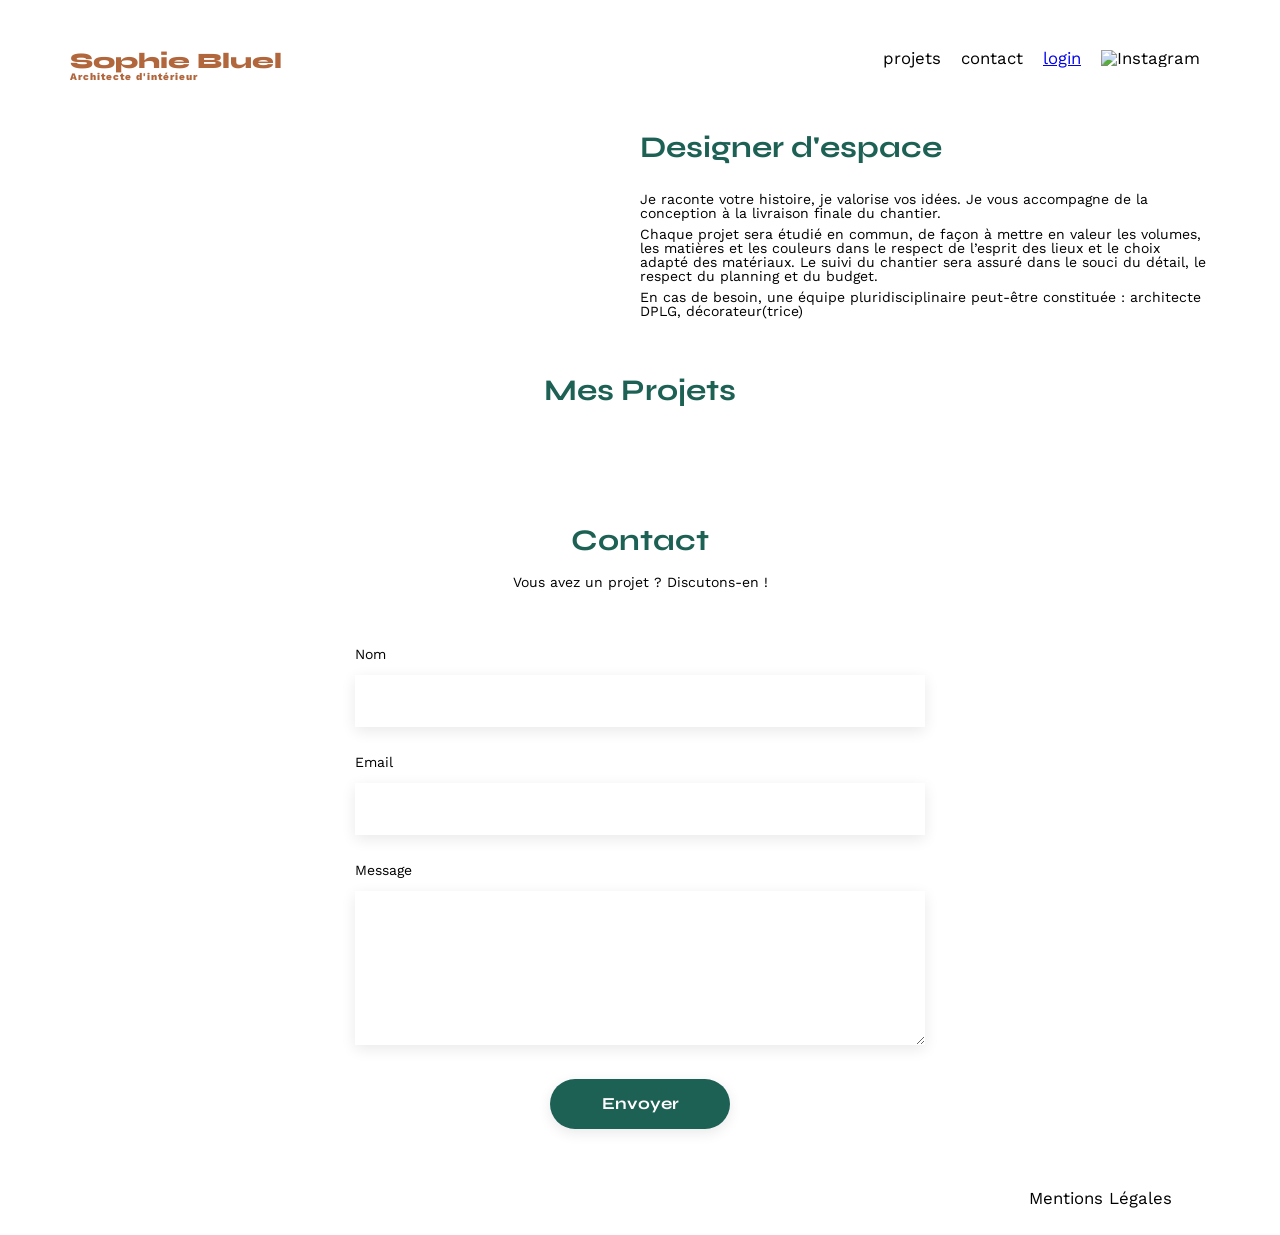
==== FrontEnd/index.html @ 7ad62d79 "commentaire loging.js" ====
<!DOCTYPE html>
<html lang="fr">

<head>
	<meta charset="UTF-8">
	<title>Sophie Bluel - Architecte d'intérieur</title>
	<meta name="viewport" content="width=device-width, initial-scale=1.0">
	<link rel="preconnect" href="https://fonts.googleapis.com">
	<link rel="preconnect" href="https://fonts.gstatic.com" crossorigin>
	<link href="https://fonts.googleapis.com/css2?family=Syne:wght@700;800&family=Work+Sans&display=swap"
		rel="stylesheet">
	<meta name="description" content="">
	<link rel="stylesheet" href="./assets/style.css">
</head>

<body>
	<header>

		<h1>Sophie Bluel <span>Architecte d'intérieur</span></h1>
		<nav>
			<ul>
				<li>projets</li>
				<li>contact</li>
				<li><a href="loging.html">login</a></li>
				<li><img src="./assets/icons/instagram.png" alt="Instagram"></li>
			</ul>
		</nav>
	</header>
	<main>
		<section id="introduction">
			<figure>
				<img src="./assets/images/sophie-bluel.png" alt="">
			</figure>
			<article>
				<h2>Designer d'espace</h2>
				<p>Je raconte votre histoire, je valorise vos idées. Je vous accompagne de la conception à la livraison
					finale du chantier.</p>
				<p>Chaque projet sera étudié en commun, de façon à mettre en valeur les volumes, les matières et les
					couleurs dans le respect de l’esprit des lieux et le choix adapté des matériaux. Le suivi du
					chantier sera assuré dans le souci du détail, le respect du planning et du budget.</p>
				<p>En cas de besoin, une équipe pluridisciplinaire peut-être constituée : architecte DPLG,
					décorateur(trice)</p>
			</article>
		</section>
		<section id="portfolio">
			<h2>Mes Projets</h2>
			<div class="filters"></div>
			<div class="gallery"></div>
		</section>

		<section id="contact">
			<h2>Contact</h2>
			<p>Vous avez un projet ? Discutons-en !</p>
			<form action="#" method="post">
				<label for="name">Nom</label>
				<input type="text" name="name" id="name">
				<label for="email">Email</label>
				<input type="email" name="email" id="email">
				<label for="message">Message</label>
				<textarea name="message" id="message" cols="30" rows="10"></textarea>
				<input type="submit" value="Envoyer">
			</form>
		</section>
	</main>

	<footer>
		<nav>
			<ul>
				<li>Mentions Légales</li>
			</ul>
		</nav>
	</footer>

	<script type="module" src="./assets/index.js"></script>
</body>

</html>
---- FrontEnd/assets/style.css ----
/* http://meyerweb.com/eric/tools/css/reset/
   v2.0 | 20110126
   License: none (public domain)
*/

html, body, div, span, applet, object, iframe,
h1, h2, h3, h4, h5, h6, p, blockquote, pre,
a, abbr, acronym, address, big, cite, code,
del, dfn, em, img, ins, kbd, q, s, samp,
small, strike, strong, sub, sup, tt, var,
b, u, i, center,
dl, dt, dd, ol, ul, li,
fieldset, form, label, legend,
table, caption, tbody, tfoot, thead, tr, th, td,
article, aside, canvas, details, embed,
figure, figcaption, footer, header, hgroup,
menu, nav, output, ruby, section, summary,
time, mark, audio, video {
	margin: 0;
	padding: 0;
	border: 0;
	font-size: 100%;
	font: inherit;
	vertical-align: baseline;
}
/* HTML5 display-role reset for older browsers */
article, aside, details, figcaption, figure,
footer, header, hgroup, menu, nav, section {
	display: block;
}
body {
	line-height: 1;
}
ol, ul {
	list-style: none;
}
blockquote, q {
	quotes: none;
}
blockquote:before, blockquote:after,
q:before, q:after {
	content: '';
	content: none;
}
table {
	border-collapse: collapse;
	border-spacing: 0;
}
/** end reset css**/
body {
	max-width: 1140px;
	margin:auto;
	font-family: 'Work Sans' ;
	font-size: 14px;
}
header {
	display: flex;
	justify-content: space-between;
	margin: 50px 0
}
section {
	margin: 50px 0
}

h1{
	display: flex;
	flex-direction: column;
	font-family: 'Syne';
	font-size: 22px;
	font-weight: 800;
	color: #B1663C
}

h1 > span {
	font-family: 'Work Sans';
	font-size:10px;
	letter-spacing: 0.1em;
;
}

h2{
	font-family: 'Syne';
	font-weight: 700;
	font-size: 30px;
	color: #1D6154
}
nav ul {
	display: flex;
	align-items: center;
	list-style-type: none;

}
nav li {
	padding: 0 10px;
	font-size: 1.2em;
}

li:hover {
	color: #B1663C;
}
#introduction {
	display: flex;
	align-items: center;
}
#introduction figure {
	flex: 1
}
#introduction img {
	display: block;
	margin: auto;
	width: 80%;
}

#introduction article {
	flex: 1
}
#introduction h2 {
	margin-bottom: 1em;
}

#introduction p {
	margin-bottom: 0.5em;
}
#portfolio h2 {
	text-align: center;
	margin-bottom: 1em;
}

.filters {
  display: flex;
  justify-content: center;
  gap: 10px;
  margin-bottom: 40px;
}

.filter-btn {
  padding: 10px 20px;
  border-radius: 25px;
  border: 1px solid #1D6154;
  background-color: white;
  color: #1D6154;
  font-weight: 500;
  cursor: pointer;
}

.filter-btn.active {
  background-color: #1D6154;
  color: white;
}

.gallery {
	width: 100%;
	display: grid;
	grid-template-columns: 1fr 1fr 1fr;
	grid-column-gap: 20px;
	grid-row-gap: 20px;
}

.gallery img {
	width: 100%;

}
#contact {
	width: 50%;
margin: auto;
}
#contact > * {
	text-align: center;

}
#contact h2{
	margin-bottom: 20px;
}
#contact form {
	text-align: left;
	margin-top:30px;
	display: flex;
	flex-direction: column;
}

#contact input {
	height: 50px;
	font-size: 1.2em;
	border: none;
	box-shadow: 0px 4px 14px rgba(0, 0, 0, 0.09);
}
#contact label {
	margin: 2em 0 1em 0;
}
#contact textarea {
	border: none;
	box-shadow: 0px 4px 14px rgba(0, 0, 0, 0.09);
}

input[type="submit"]{
	font-family: 'Syne';
	font-weight: 700;
	color: white;
	background-color: #1D6154;
	margin : 2em auto ;
	width: 180px;
	text-align: center;
	border-radius: 60px ;
}

footer nav ul {
	display: flex;
	justify-content: flex-end;
	margin: 2em
}
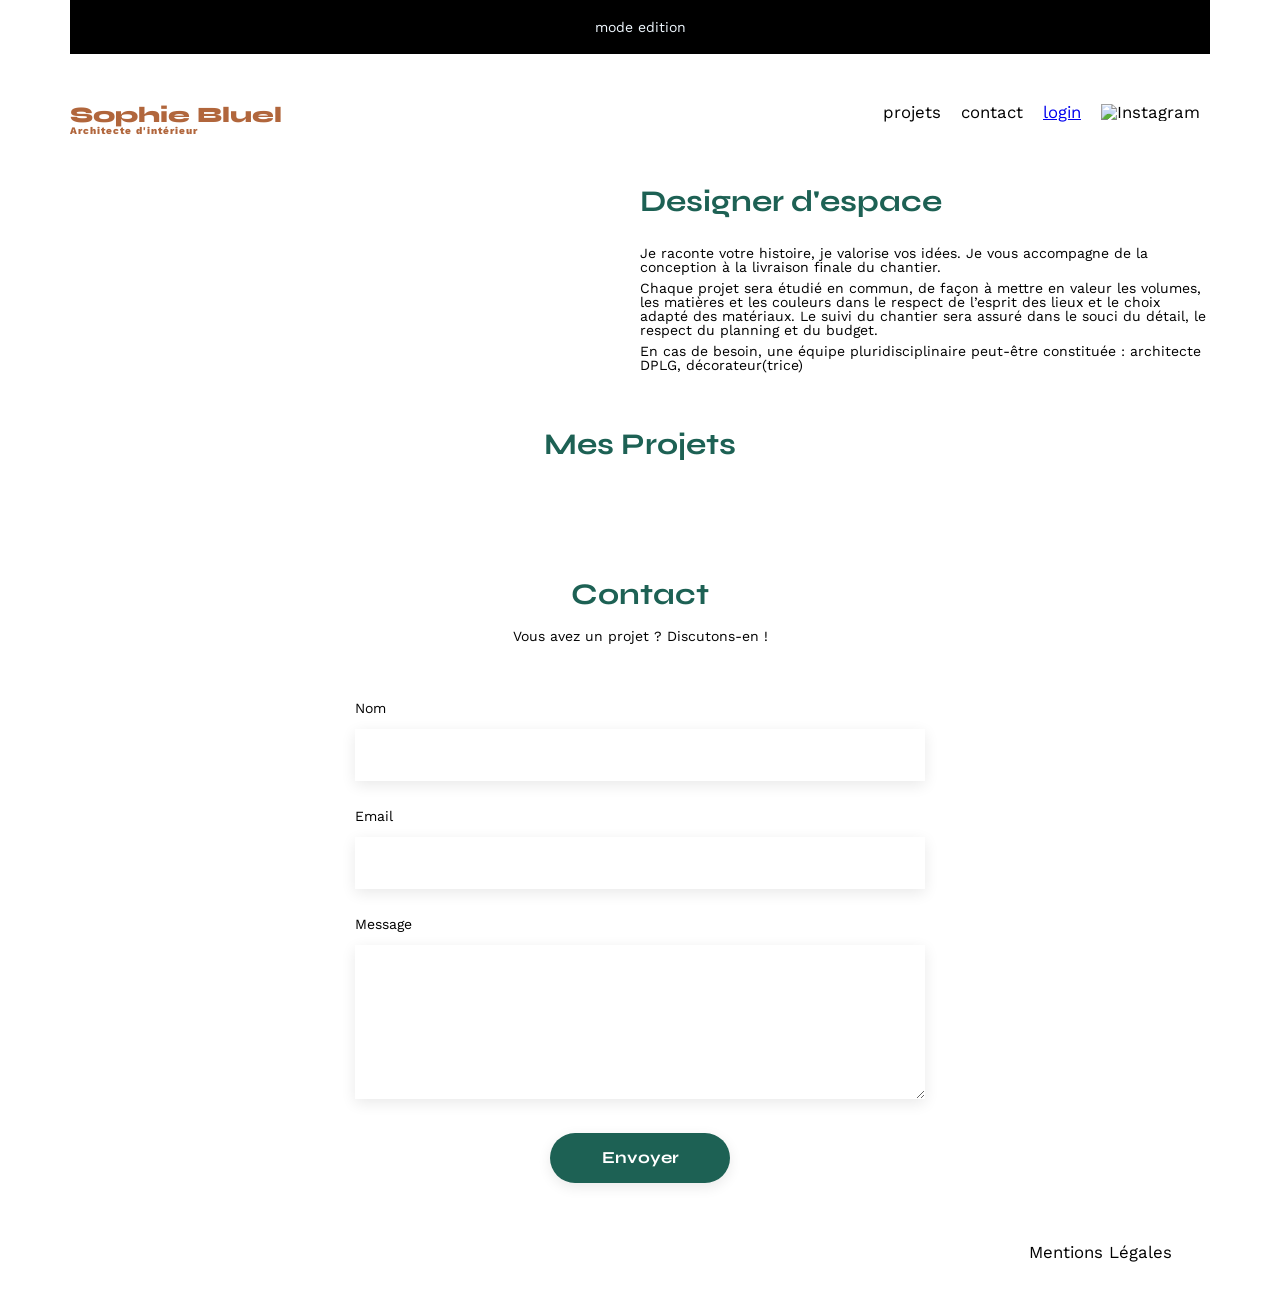
==== commit e83d507f: "deconnexion" ====
--- a/FrontEnd/index.html
+++ b/FrontEnd/index.html
@@ -10,18 +10,22 @@
 	<link href="https://fonts.googleapis.com/css2?family=Syne:wght@700;800&family=Work+Sans&display=swap"
 		rel="stylesheet">
 	<meta name="description" content="">
-	<link rel="stylesheet" href="./assets/style.css">
+	<link rel="stylesheet" href="./assets/css/style.css">
 </head>
 
 <body>
+	<div class="edition">
+			mode edition
+		</div>
 	<header>
-
+		
 		<h1>Sophie Bluel <span>Architecte d'intérieur</span></h1>
 		<nav>
 			<ul>
 				<li>projets</li>
 				<li>contact</li>
-				<li><a href="loging.html">login</a></li>
+				<li id="login"><a href="login.html">login</a></li>
+				<li id="logout"><a href="#">logout</a></li>
 				<li><img src="./assets/icons/instagram.png" alt="Instagram"></li>
 			</ul>
 		</nav>
@@ -71,7 +75,7 @@
 		</nav>
 	</footer>
 
-	<script type="module" src="./assets/index.js"></script>
+	<script type="module" src="./assets/js/index.js"></script>
 </body>
 
 </html>
--- a/FrontEnd/assets/css/style.css
+++ b/FrontEnd/assets/css/style.css
@@ -0,0 +1,226 @@
+/* http://meyerweb.com/eric/tools/css/reset/
+   v2.0 | 20110126
+   License: none (public domain)
+*/
+
+html, body, div, span, applet, object, iframe,
+h1, h2, h3, h4, h5, h6, p, blockquote, pre,
+a, abbr, acronym, address, big, cite, code,
+del, dfn, em, img, ins, kbd, q, s, samp,
+small, strike, strong, sub, sup, tt, var,
+b, u, i, center,
+dl, dt, dd, ol, ul, li,
+fieldset, form, label, legend,
+table, caption, tbody, tfoot, thead, tr, th, td,
+article, aside, canvas, details, embed,
+figure, figcaption, footer, header, hgroup,
+menu, nav, output, ruby, section, summary,
+time, mark, audio, video {
+	margin: 0;
+	padding: 0;
+	border: 0;
+	font-size: 100%;
+	font: inherit;
+	vertical-align: baseline;
+}
+/* HTML5 display-role reset for older browsers */
+article, aside, details, figcaption, figure,
+footer, header, hgroup, menu, nav, section {
+	display: block;
+}
+body {
+	line-height: 1;
+}
+ol, ul {
+	list-style: none;
+}
+blockquote, q {
+	quotes: none;
+}
+blockquote:before, blockquote:after,
+q:before, q:after {
+	content: '';
+	content: none;
+}
+table {
+	border-collapse: collapse;
+	border-spacing: 0;
+}
+/** end reset css**/
+body {
+	max-width: 1140px;
+	margin:auto;
+	font-family: 'Work Sans' ;
+	font-size: 14px;
+}
+header {
+	display: flex;
+	justify-content: space-between;
+	margin: 50px 0
+}
+section {
+	margin: 50px 0
+}
+
+h1{
+	display: flex;
+	flex-direction: column;
+	font-family: 'Syne';
+	font-size: 22px;
+	font-weight: 800;
+	color: #B1663C
+}
+
+h1 > span {
+	font-family: 'Work Sans';
+	font-size:10px;
+	letter-spacing: 0.1em;
+;
+}
+
+h2{
+	font-family: 'Syne';
+	font-weight: 700;
+	font-size: 30px;
+	color: #1D6154
+}
+nav ul {
+	display: flex;
+	align-items: center;
+	list-style-type: none;
+
+}
+nav li {
+	padding: 0 10px;
+	font-size: 1.2em;
+}
+
+li:hover {
+	color: #B1663C;
+}
+#introduction {
+	display: flex;
+	align-items: center;
+}
+#introduction figure {
+	flex: 1
+}
+#introduction img {
+	display: block;
+	margin: auto;
+	width: 80%;
+}
+
+#introduction article {
+	flex: 1
+}
+#introduction h2 {
+	margin-bottom: 1em;
+}
+
+#introduction p {
+	margin-bottom: 0.5em;
+}
+#portfolio h2 {
+	text-align: center;
+	margin-bottom: 1em;
+}
+
+.filters {
+  display: flex;
+  justify-content: center;
+  gap: 10px;
+  margin-bottom: 40px;
+}
+
+.filter-btn {
+  padding: 10px 20px;
+  border-radius: 25px;
+  border: 1px solid #1D6154;
+  background-color: white;
+  color: #1D6154;
+  font-weight: 500;
+  cursor: pointer;
+}
+
+.filter-btn.active {
+  background-color: #1D6154;
+  color: white;
+}
+
+.gallery {
+	width: 100%;
+	display: grid;
+	grid-template-columns: 1fr 1fr 1fr;
+	grid-column-gap: 20px;
+	grid-row-gap: 20px;
+}
+
+.gallery img {
+	width: 100%;
+
+}
+#contact {
+	width: 50%;
+margin: auto;
+}
+#contact > * {
+	text-align: center;
+
+}
+#contact h2{
+	margin-bottom: 20px;
+}
+#contact form {
+	text-align: left;
+	margin-top:30px;
+	display: flex;
+	flex-direction: column;
+}
+
+#contact input {
+	height: 50px;
+	font-size: 1.2em;
+	border: none;
+	box-shadow: 0px 4px 14px rgba(0, 0, 0, 0.09);
+}
+#contact label {
+	margin: 2em 0 1em 0;
+}
+#contact textarea {
+	border: none;
+	box-shadow: 0px 4px 14px rgba(0, 0, 0, 0.09);
+}
+
+input[type="submit"]{
+	font-family: 'Syne';
+	font-weight: 700;
+	color: white;
+	background-color: #1D6154;
+	margin : 2em auto ;
+	width: 180px;
+	text-align: center;
+	border-radius: 60px ;
+}
+
+footer nav ul {
+	display: flex;
+	justify-content: flex-end;
+	margin: 2em
+}
+
+.hide {
+	display: none;
+}
+
+.display {
+	display: inline-block;
+}
+
+.edition{
+	display: flex;
+	justify-content: center;
+	background-color: black;
+	color: aliceblue;
+	padding: 20px;
+}
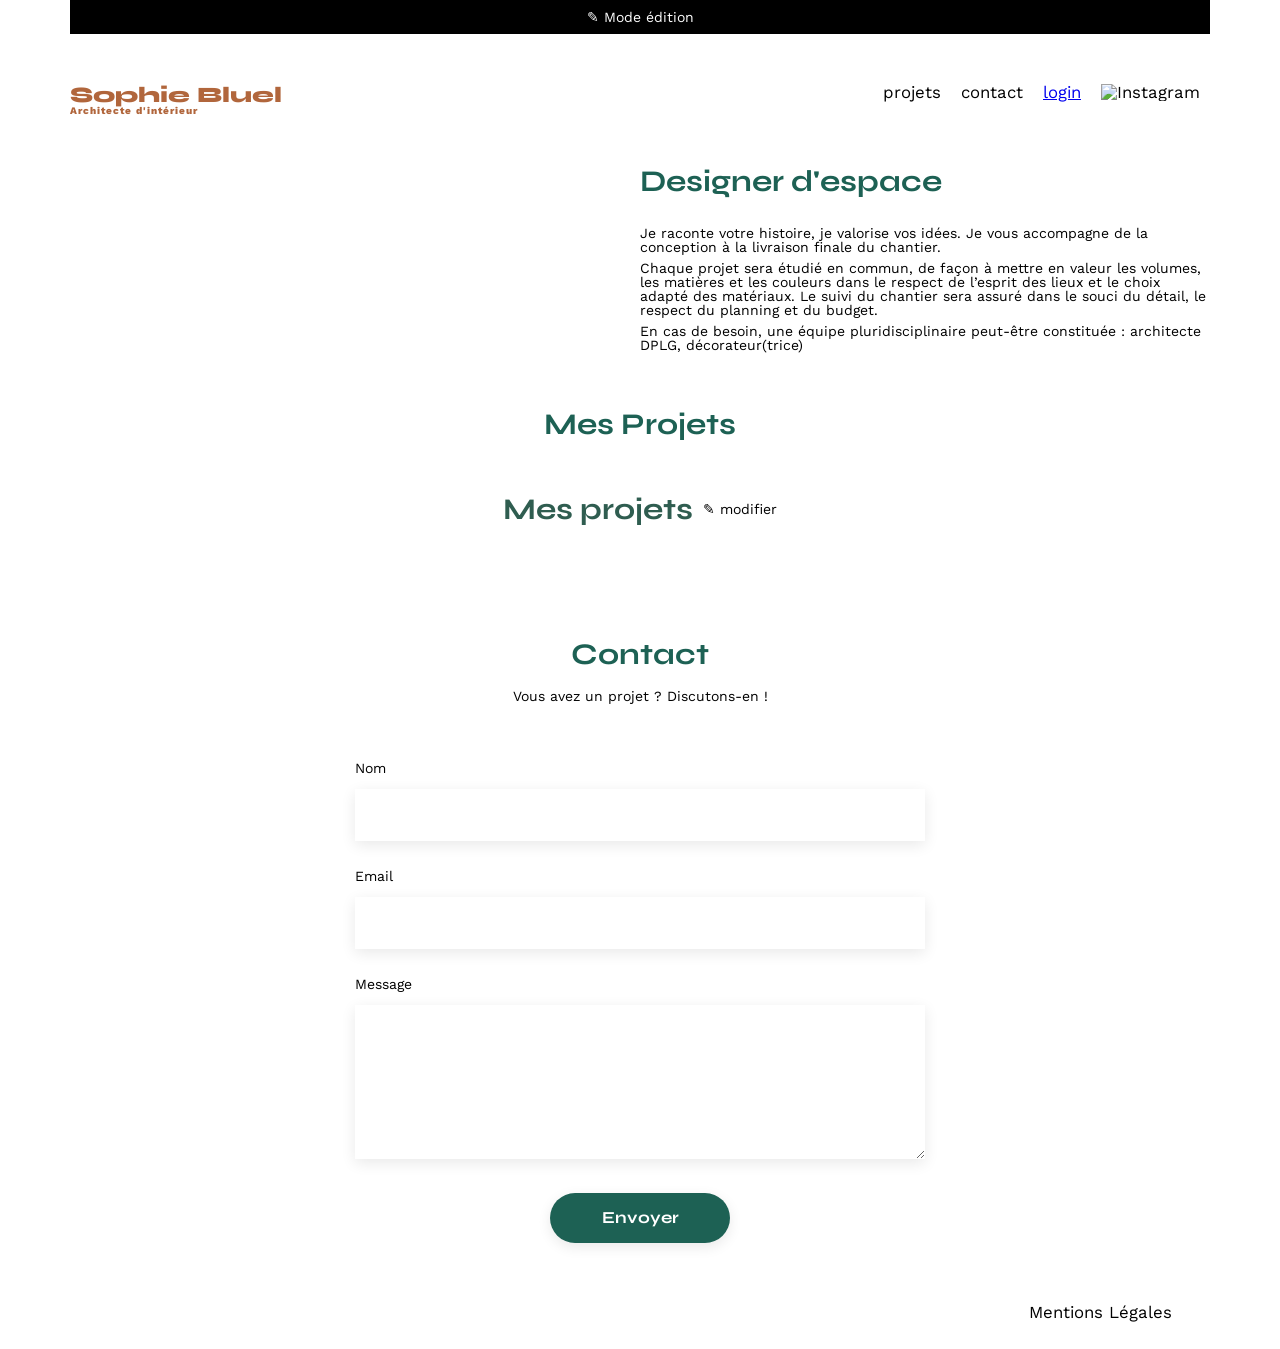
==== commit 2a29a187: "login change" ====
--- a/FrontEnd/index.html
+++ b/FrontEnd/index.html
@@ -14,9 +14,7 @@
 </head>
 
 <body>
-	<div class="edition">
-			mode edition
-		</div>
+<div class="edit">✎ Mode édition</div>
 	<header>
 		
 		<h1>Sophie Bluel <span>Architecte d'intérieur</span></h1>
@@ -48,6 +46,10 @@
 		</section>
 		<section id="portfolio">
 			<h2>Mes Projets</h2>
+			<div class="projects">
+  <h1>Mes projets</h1>
+  <span>✎ modifier</span>
+</div>
 			<div class="filters"></div>
 			<div class="gallery"></div>
 		</section>
--- a/FrontEnd/assets/css/style.css
+++ b/FrontEnd/assets/css/style.css
@@ -217,10 +217,29 @@
 	display: inline-block;
 }
 
-.edition{
-	display: flex;
-	justify-content: center;
-	background-color: black;
-	color: aliceblue;
-	padding: 20px;
+.edit{
+background:#000;
+color:#fff;
+text-align:center;
+padding:10px;
+}
+
+.projects{
+	gap: 10px;
+  padding:25px 40px;
+  display:flex;
+  justify-content:center;
+  align-items:center;
+}
+
+.projects h1{
+		font-family: 'Syne';
+	font-weight: 700;
+	font-size: 30px;
+  margin:0;
+  color:#2f5d50;
+}
+
+.projects span{
+  cursor:pointer;
 }
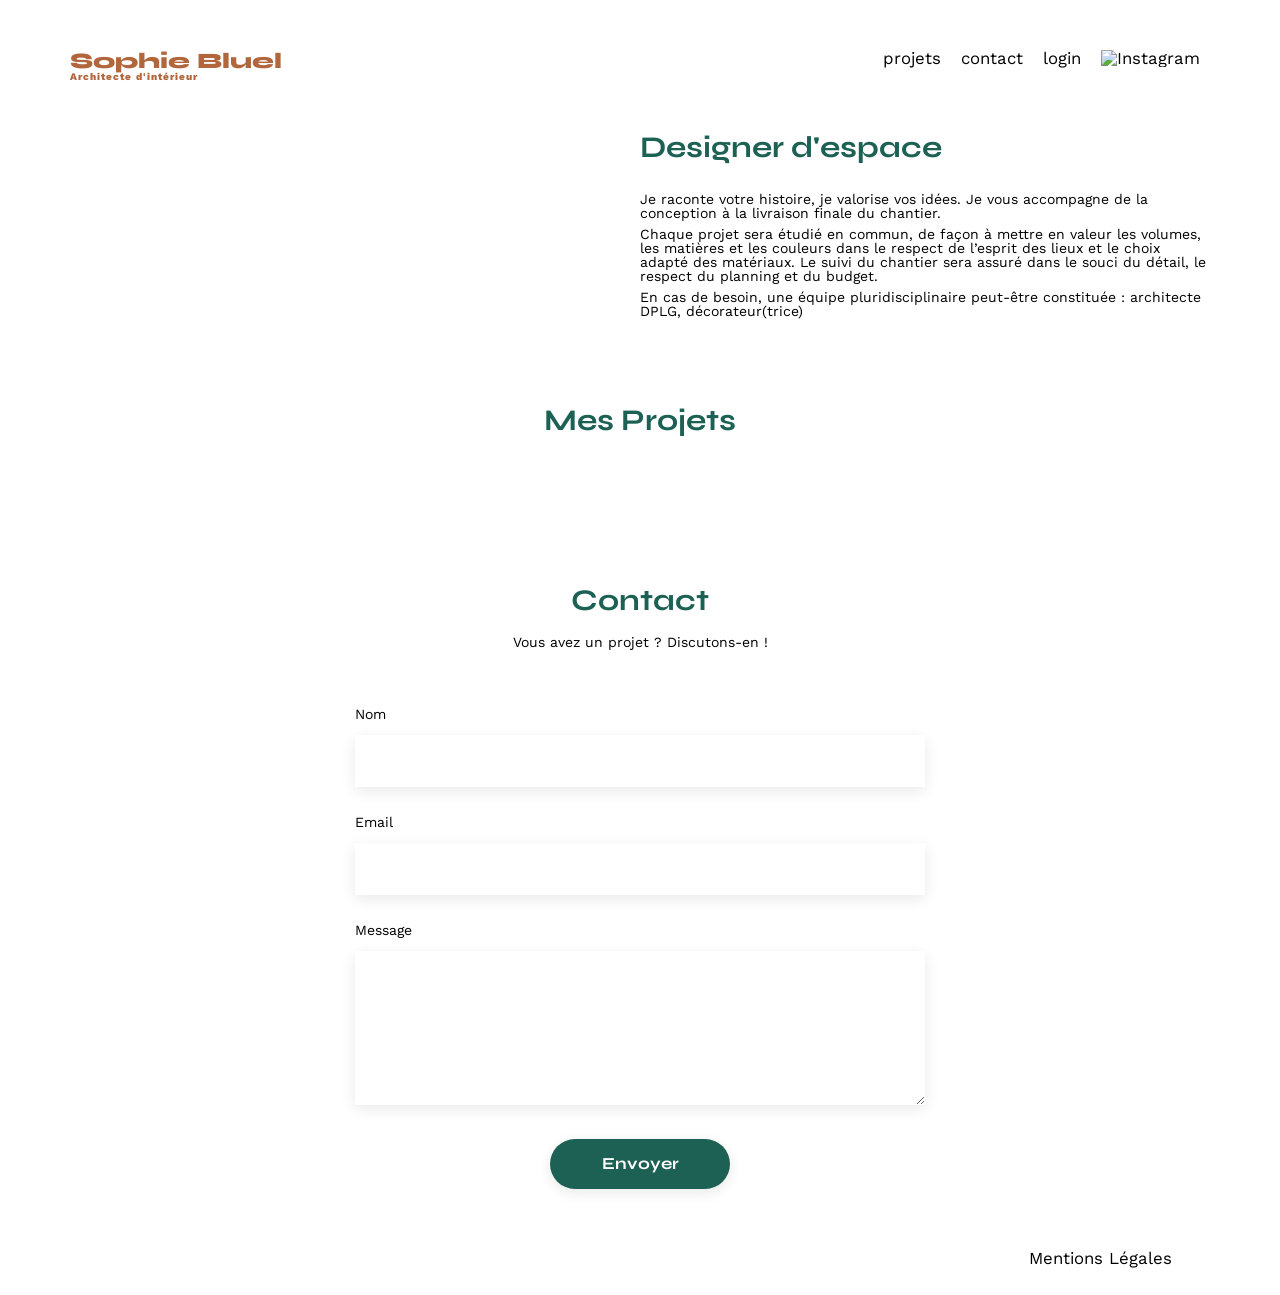
==== commit c40a5523: "modal" ====
--- a/FrontEnd/index.html
+++ b/FrontEnd/index.html
@@ -9,14 +9,20 @@
 	<link rel="preconnect" href="https://fonts.gstatic.com" crossorigin>
 	<link href="https://fonts.googleapis.com/css2?family=Syne:wght@700;800&family=Work+Sans&display=swap"
 		rel="stylesheet">
+	<link rel="stylesheet" href="https://cdnjs.cloudflare.com/ajax/libs/font-awesome/6.0.0/css/all.min.css">
 	<meta name="description" content="">
 	<link rel="stylesheet" href="./assets/css/style.css">
 </head>
 
+<div class="edit-mode-banner">
+	<i class="fa-regular fa-pen-to-square"></i>
+	<p>Mode édition</p>
+</div>
+
 <body>
-<div class="edit">✎ Mode édition</div>
+
 	<header>
-		
+
 		<h1>Sophie Bluel <span>Architecte d'intérieur</span></h1>
 		<nav>
 			<ul>
@@ -44,14 +50,33 @@
 					décorateur(trice)</p>
 			</article>
 		</section>
+
 		<section id="portfolio">
-			<h2>Mes Projets</h2>
+			<div class="portfolio-header">
+				<h2>Mes Projets</h2>
+				<span class="edit-btn">
+					<i class="fa-regular fa-pen-to-square"></i>
+					<a href="#modal1" class="js-modal">modifier</a>
+				</span>
+			</div>
+
+			<aside id="modal1" class="modal" aria-hidden="true" role="dialog" aria-labelledby="titlmodal"
+				style="display: none;">
+				<div class="modal-wrapper js-modal-stop">
+					<button class="js-modal-close close-btn">
+						<i class="fa-solid fa-xmark"></i>
+					</button>
+
+					<h3 id="titlmodal">Galerie photo</h3>
+					<div class="modal-gallery"></div>
+					<hr>
+					<button class="add-photo-btn">Ajouter une photo</button>
+				</div>
+			</aside>
+
 			<div class="projects">
-  <h1>Mes projets</h1>
-  <span>✎ modifier</span>
-</div>
-			<div class="filters"></div>
-			<div class="gallery"></div>
+				<div class="filters"></div>
+				<div class="gallery"></div>
 		</section>
 
 		<section id="contact">
--- a/FrontEnd/assets/css/style.css
+++ b/FrontEnd/assets/css/style.css
@@ -48,6 +48,7 @@
 }
 /** end reset css**/
 body {
+	
 	max-width: 1140px;
 	margin:auto;
 	font-family: 'Work Sans' ;
@@ -123,7 +124,7 @@
 }
 #portfolio h2 {
 	text-align: center;
-	margin-bottom: 1em;
+
 }
 
 .filters {
@@ -217,29 +218,111 @@
 	display: inline-block;
 }
 
-.edit{
-background:#000;
-color:#fff;
-text-align:center;
-padding:10px;
-}
-
-.projects{
-	gap: 10px;
-  padding:25px 40px;
-  display:flex;
-  justify-content:center;
-  align-items:center;
-}
-
-.projects h1{
-		font-family: 'Syne';
-	font-weight: 700;
-	font-size: 30px;
-  margin:0;
-  color:#2f5d50;
-}
-
-.projects span{
-  cursor:pointer;
-}+/* --- LE BANDEAU NOIR --- */
+.edit-mode-banner {
+   width:100%;
+    background:#000;
+    color:#fff;
+    height:40px;
+    display:flex;
+    align-items:center;
+    justify-content:center;
+    font-size:14px;
+}
+
+/* --- LE TITRE ET BOUTON MODIFIER --- */
+.portfolio-header {
+	display: flex;
+    justify-content: center;
+    align-items: center;
+    gap: 30px;
+    margin-top: 80px;
+    margin-bottom: 60px;
+
+}
+
+.edit-btn {
+cursor: pointer;
+    font-family: 'Work Sans', sans-serif;
+    font-size: 14px;
+    display: flex;
+    align-items: center;
+    gap: 8px;
+    color: black;
+}
+
+.icons{
+	color: rgb(0, 0, 0);
+}
+
+
+
+/* --- LA MODALE (L'arrière-plan) --- */
+.modal {
+	display: none; 
+    position: fixed;
+    top: 0;
+    left: 0;
+    width: 100%;
+    height: 100%;
+    background-color: rgba(0, 0, 0, 0.3); 
+	display: flex;
+    align-items: center;
+    justify-content: center;
+    z-index: 2000; 
+}
+
+
+
+
+.modal-wrapper {
+    background-color: white;
+    width: 630px;
+    max-width: 90%;
+    padding: 60px 100px;
+    border-radius: 10px;
+    position: relative;
+    display: flex;
+    flex-direction: column;
+    align-items: center;
+}
+
+.modal-wrapper h3 {
+    font-family: 'Work Sans', sans-serif;
+    font-weight: 400;
+    font-size: 26px;
+    margin-bottom: 45px;
+}
+
+
+.close-btn {
+    position: absolute;
+    top: 25px;
+    right: 25px;
+    background: none;
+    border: none;
+    font-size: 20px;
+    cursor: pointer;
+}
+
+.add-photo-btn {
+    background-color: #1D6154;
+    color: white;
+    border: none;
+    border-radius: 60px;
+    padding: 10px 40px;
+    font-family: 'Syne', sans-serif;
+    font-weight: 700;
+    font-size: 14px;
+    cursor: pointer;
+}
+
+
+a{
+	text-decoration: none;
+	color: #000;
+}
+
+
+
+
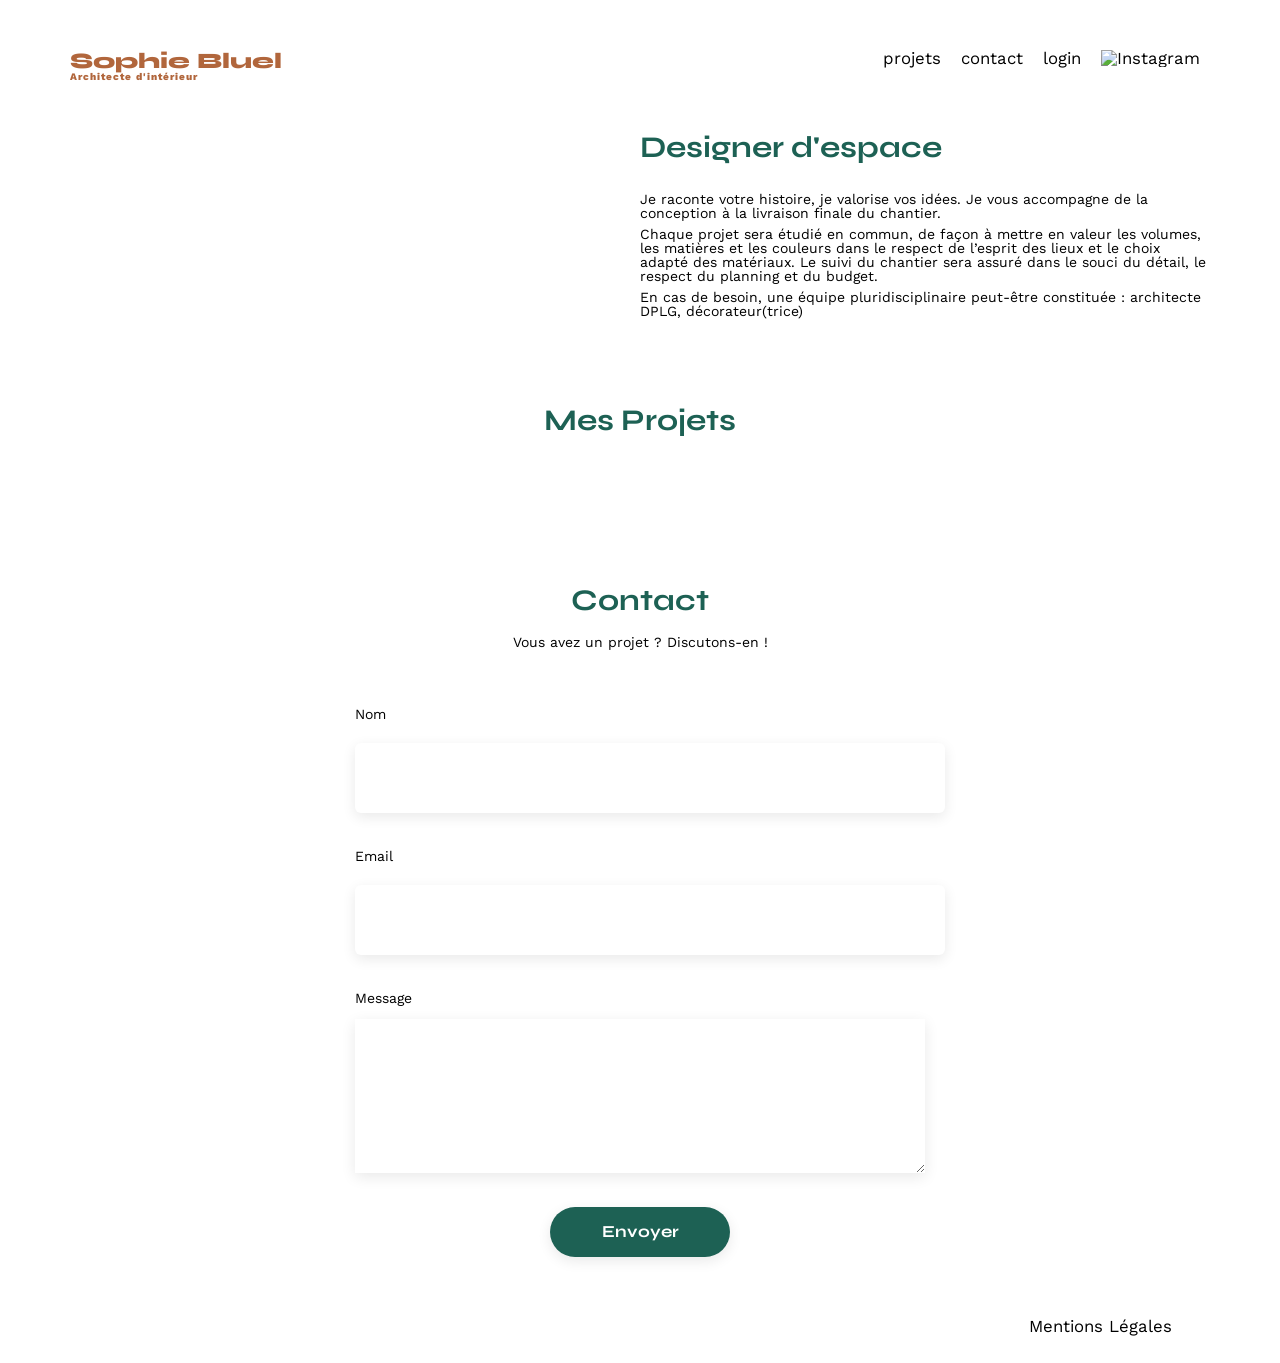
==== commit a802e110: "formulaire" ====
--- a/FrontEnd/index.html
+++ b/FrontEnd/index.html
@@ -56,23 +56,43 @@
 				<h2>Mes Projets</h2>
 				<span class="edit-btn">
 					<i class="fa-regular fa-pen-to-square"></i>
-					<a href="#modal1" class="js-modal">modifier</a>
+					<button class="js-modal">modifier</a>
 				</span>
 			</div>
 
-			<aside id="modal1" class="modal" aria-hidden="true" role="dialog" aria-labelledby="titlmodal"
-				style="display: none;">
-				<div class="modal-wrapper js-modal-stop">
-					<button class="js-modal-close close-btn">
-						<i class="fa-solid fa-xmark"></i>
-					</button>
 
-					<h3 id="titlmodal">Galerie photo</h3>
-					<div class="modal-gallery"></div>
-					<hr>
-					<button class="add-photo-btn">Ajouter une photo</button>
-				</div>
-			</aside>
+<aside id="modal1" class="modal" role="dialog" aria-labelledby="titlmodal">
+    <div class="modal-wrapper js-modal-stop">
+        <button class="js-modal-close close-btn"><i class="fa-solid fa-xmark"></i></button>
+
+        <div id="view-gallery">
+            <h3 id="titlmodal">Galerie photo</h3>
+            <div class="modal-gallery"></div>
+            <hr>
+            <button class="add-photo-btn">Ajouter une photo</button>
+        </div>
+
+        <div id="view-add-photo" style="display: none;">
+            <div class="header">
+                <span class="js-back-to-gallery" style="cursor:pointer;">←</span>
+                <h3>Ajout photo</h3>
+                <span></span>
+            </div>
+
+            <div class="upload">
+                <i class="fa-regular fa-image"></i>
+                <button>+ Ajouter photo</button>
+                <small>jpg, png : 4mo max</small>
+            </div>
+
+            <input type="text" placeholder="Titre">
+            <select><option value="">Catégorie</option></select>
+            <hr>
+            <button class="ok">Valider</button>
+        </div>
+    </div>
+</aside>
+
 
 			<div class="projects">
 				<div class="filters"></div>
--- a/FrontEnd/assets/css/style.css
+++ b/FrontEnd/assets/css/style.css
@@ -259,21 +259,15 @@
 
 /* --- LA MODALE (L'arrière-plan) --- */
 .modal {
-	display: none; 
+    display: none; 
     position: fixed;
     top: 0;
     left: 0;
     width: 100%;
     height: 100%;
-    background-color: rgba(0, 0, 0, 0.3); 
-	display: flex;
-    align-items: center;
-    justify-content: center;
+    background-color: rgba(0, 0, 0, 0.3);
     z-index: 2000; 
 }
-
-
-
 
 .modal-wrapper {
     background-color: white;
@@ -281,13 +275,14 @@
     max-width: 90%;
     padding: 60px 100px;
     border-radius: 10px;
-    position: relative;
-    display: flex;
-    flex-direction: column;
-    align-items: center;
+    position: absolute;
+    top: 50%;
+    left: 50%;
+    transform: translate(-50%, -50%);
 }
 
 .modal-wrapper h3 {
+    text-align: center;
     font-family: 'Work Sans', sans-serif;
     font-weight: 400;
     font-size: 26px;
@@ -306,6 +301,7 @@
 }
 
 .add-photo-btn {
+ 
     background-color: #1D6154;
     color: white;
     border: none;
@@ -320,9 +316,72 @@
 
 a{
 	text-decoration: none;
-	color: #000;
-}
-
-
-
-
+	color: #000
+	;
+}
+
+
+/* Pour aligner les photos en grille de 5 */
+.modal-gallery {
+    display: grid;
+    grid-template-columns: repeat(5, 1fr);
+    gap: 10px;
+    margin-bottom: 30px;
+    padding-bottom: 30px;
+    
+}
+
+/* Pour placer la poubelle sur l'image */
+.modal-figure {
+    position: relative;
+}
+
+.modal-figure img {
+    width: 100%;
+    display: block;
+}
+
+.delete-icon {
+    position: absolute;
+    top: 5px;
+    right: 5px;
+    background: black;
+    color: white;
+    padding: 3px;
+    border-radius: 2px;
+    cursor: pointer;
+    font-size: 10px;
+}
+
+
+
+.upload{
+    display: flex;
+flex-direction:column;
+    background:#dde3e8;
+  padding:25px;margin:15px 0;
+  text-align:center;
+  border-radius:8px;
+}
+
+input,select{
+  width:100%;margin:8px 0;
+  padding:10px;
+  border:0;
+  border-radius:6px;
+}
+
+button{
+   
+ 
+  padding:10px;
+  border:0;
+  border-radius:20px;
+  cursor:pointer;
+}
+
+.ok{
+  width:100%;
+  background:#bbb;
+  color:#fff;
+}
